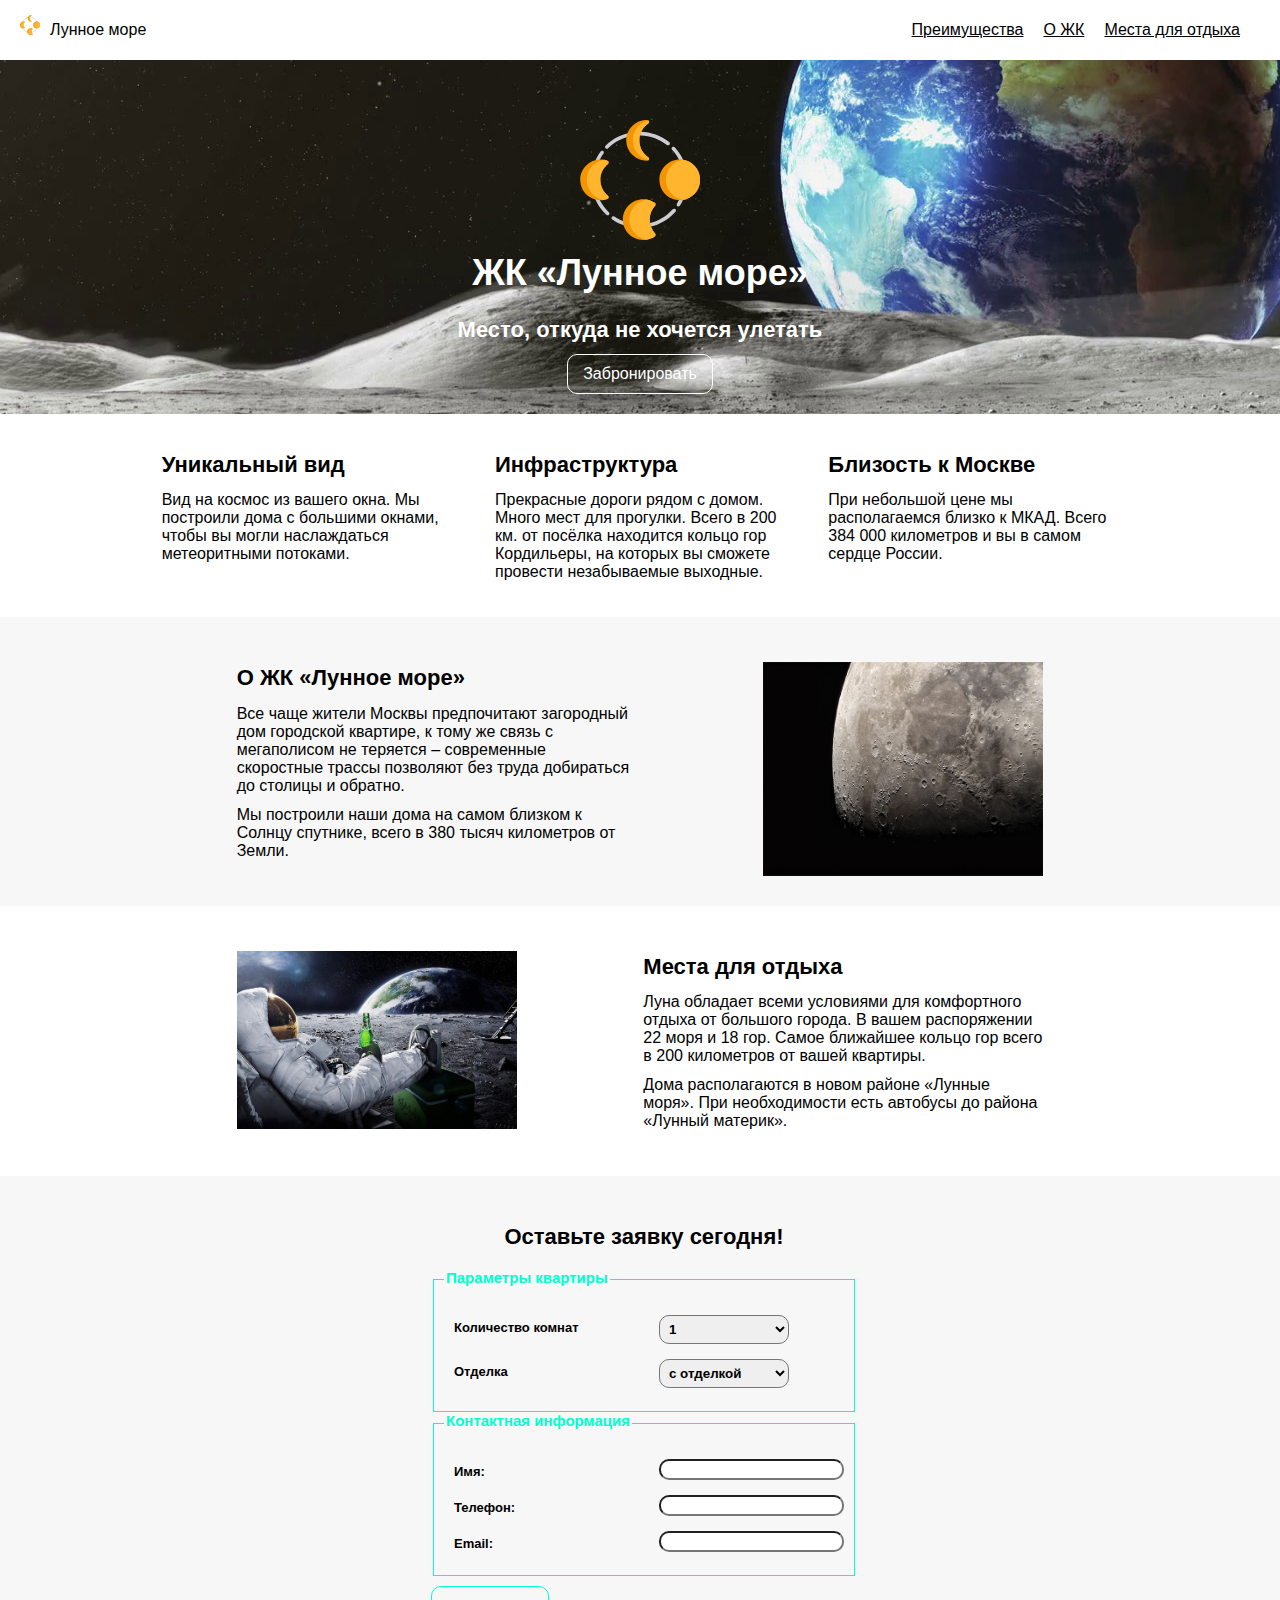
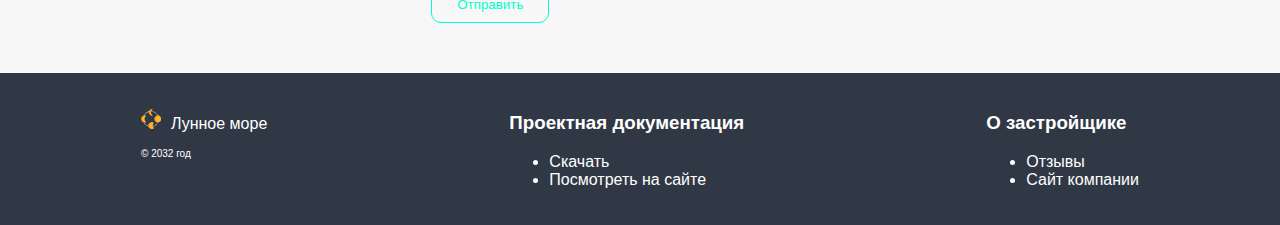
==== index.html @ d98509ad "new2401" ====
<!DOCTYPE html>
<html lang="ru">
<head>
    <meta charset="UTF-8">
    <meta name="viewport" content="width=device-width, initial-scale=1.0">
    <meta http-equiv="X-UA-Compatible" content="ie=edge">
    <title>Проект ЖК «Лунное море»</title>

    <link rel="stylesheet" href="styles/style.css">
</head>
<body>

	<header class="flex-container-header">
		<div class="logo images"><img src="images/Без%20названия.svg" alt="Логотип"><span>Лунное море</span></div>
		<nav class="flex-container-nav">
			<ul>
			<li class="mr-20"><a href="#uniq"> Преимущества</a></li>
			<li class="mr-20"><a href="#abouthome">О ЖК</a></li>
			<li class="mr-20"><a href="#placeforrelax"> Места для отдыха</a></li>
		</ul>
		</nav>
	</header>

	<main>
		<div class="headpiece d-flex">
			<img src="images/Без%20названия.svg" alt="Баннер Луна">
			<h1>ЖК «Лунное море»</h1>
			<h2>Место, откуда не хочется улетать</h2>
			<a href="#booking">Забронировать</a>
            
		</div>
	
		<section class="advantage d-flex" id="uniq">
			<div class="width_content d-flex">
				<h2>Уникальный вид</h2>
				<p>Вид на космос из вашего окна. Мы построили дома с большими окнами, чтобы вы могли наслаждаться метеоритными потоками.</p>
			</div>
			<div class="width_content d-flex">
				<h2>Инфраструктура</h2>
				<p>Прекрасные дороги рядом с домом. Много мест для прогулки. Всего в 200 км. от посёлка находится кольцо гор Кордильеры, на которых вы сможете провести незабываемые выходные.</p>
			</div>
			<div class="width_content d-flex">
		
				<h2>Близость к Москве</h2>
				<p>При небольшой цене мы располагаемся близко к МКАД. Всего 384 000 километров и вы в самом сердце России.</p>
			</div>
			</section>
			<section class="flexy background d-flex" id="abouthome">
				<div class="content d-flex">
			<div class="moonplaces mr-30 d-flex">
				<h2>О ЖК «Лунное море»</h2>
				<p>Все чаще жители Москвы предпочитают загородный дом городской квартире, к тому же связь с мегаполисом не теряется – современные скоростные трассы позволяют без труда добираться до столицы и обратно.</p>

                 <p>Мы построили наши дома на самом близком к Солнцу спутнике, всего в 380 тысяч километров от Земли.</p>
             </div>
			
			<div class="imagemoon mt-15 d-flex"> <img src="images/moon-1.jpg" alt="Луна"></div>
		</div>

		</section>
		<section class="flexy direction d-flex" id="placeforrelax">
			<div class="content direction d-flex">
			  <div class="moonplaces ml-30 d-flex">
				<h2>Места для отдыха</h2>
			<p>Луна обладает всеми условиями для комфортного отдыха от большого города. В вашем распоряжении 22 моря и 18 гор. Самое ближайшее кольцо гор всего в 200 километров от вашей квартиры.</p>

            <p>Дома располагаются в новом районе «Лунные моря». При необходимости есть автобусы до района «Лунный материк».</p>
			</div>
			
				<div class="imagecosmos mt-15">
				<img src="images/moon-2.jpg" alt="Космонавт">
			</div>

			
		</div>

			
		</section>

		<div class="container-form d-flex"><a id="booking"></a>
		<form action="#" method="#">
			
			<h2>Оставьте заявку сегодня!</h2>
			<fieldset>
				<legend class="containerForm-header">Параметры квартиры</legend>

				 <label><span>Количество комнат</span></label>
				 <select name="rooms">

                    <option value="1">1</option>
                    <option value="2">2</option>
                    <option value="3">3</option>
                </select>



                <label><span>Отделка</span></label>
				<select name="finishing">

                    <option value="yes">с отделкой</option>
                    <option value="no">без отделки</option>
                   
                </select>


			</fieldset>
			<fieldset>
				<legend class="containerForm-header">Контактная информация</legend>
				<div class=blockForlabel>
					<label><span>Имя:</span><input type="text" class="input-name" name="name" value="" ></label>
					<label><span>Телефон:</span><input type="text" class="input-number" name="number" value="" ></label>
                    <label><span>Email: </span><input type="text" class="input-email" name="email" value="" ></label>
				</div>
			</fieldset>
			<button class="btn">Отправить</button>
		</form>
	</div>
		
	</main>
	<footer>
		<div class="logo2 images"><img src="images/Без%20названия.svg" alt="Логотип"><span>Лунное море</span>
			<p>&#169; <time>2032 год</time></p></div>
		<div class="document">
			<h3>Проектная документация</h3>
			<ul>
				<li><a href="">Скачать</a></li>
				<li><a href="">Посмотреть на сайте</a></li>
			</ul>
		</div>
		<div class="aboutbuilder">
			<h3>О застройщике</h3>
			<ul>
				<li><a href="">Отзывы</a></li>
				<li><a href="">Сайт компании</a></li>
			</ul>
		</div>

	</footer>

</body>
</html>
---- styles/style.css ----
:root {
	--content-color: #f7f7f7;
	--headpice-height: 400px;
	--content-fontsize: 16px;
	--header-height: 50px;
	--h1-fontsize: 36px;
	--h2-fontsize: 22px;
}
body {
	margin: 0;
	font-family: Tahoma, Geneva, sans-serif;
}
	.flex-container-header {
    height: var(--header-height);
	position: fixed;
	top: 0;
	left: 0;
	right: 0;
	display: flex;
	flex-direction: row;
	justify-content: space-between;
	background: white;
	color: black;
	padding: 5px 20px;
	align-items: baseline;

}
.flex-container-header ul {
	display: flex;
	flex-direction: row;
	align-items: baseline;
}
.flex-container-nav a {s
	text-decoration: none;
	color: black;
}

.mr-20 {
	margin-right: 20px;
	list-style: none;
}
.logo {
	align-self: baseline;

}
.logo span {
	
	padding-left: 10px;
}
.d-flex {
	display: flex;
	
}	
main {
		margin-top: var(--header-height);
		flex-direction: column;
}
h1 {
	font-size: var(--h1-fontsize);
}
h2 {
	font-size: var(--h2-fontsize);
}
.headpiece {
    flex-direction: column;
	align-items: center;
	background-image: url(../banner.png);
	background-position: center;
	color: white;
	padding: 20px;
	justify-content: center;
	line-height: 0.5;

}

.headpiece a {
	background: none;
	text-decoration: none;
	border: 1px solid white;
	border-radius: 10px;
	color: white;
	padding: 15px;
}
.headpiece img {
	padding-top: var(--header-height);
}
section {
	width: 1000px;
    margin-left: auto;
    margin-right: auto;
}
.advantage  {
	flex-direction: row;
	justify-content: space-around;
	 padding: 20px;
	padding-right: 10px;
}
.width_content {
    flex-direction: column;
	width: 30%;
}
p {
	font-size: var(--content-fontsize);
	align-self: flex-start;
	margin-top: -5px;
}

.flexy  {

	align-items: flex-start;
    justify-content: center;
    padding-top: 30px;
    padding-bottom: 30px;
    width: 100%;
}

.background {
	background: var(--content-color);

}

.content {
	width: 1000px;
	flex-direction: row;
	justify-content: space-evenly;
	align-items: stretch;
}

.direction {
	flex-direction: row-reverse;
}
.moonplaces {
 display: flex;
 flex-wrap: wrap;
 width: 40%;
 
}
.mr-30 {
	margin-right: 30px;
}
.ml-30 {
	margin-left: 30px;
}

.mt-15 {
	
	margin-top: 15px;
}
.imagemoon img, .imagecosmos img {
	width: 280px ;

}
.headpiece img {
	width: 120px;
}

.container-form {
	max-width: 100%;
	padding: 30px 12px 50px 20px;
	font: 13px Arial, Helvetica, sans-serif;
	background: var(--content-color);
	
	justify-content: center;

}

.containerForm-header {
	font-weight: bold;
	font-style: normal;
	
	margin-bottom: 20px;
	font-size: 15px;
	padding-bottom: 5px;
	color:rgb(0,255,204);

}
.blockForlabel label {
	display: block;
	margin: 0px 0px 15px 0px;

}

.container-form label > span {
	width: 200px;
	font-weight: bold;
	float: left;
	padding-top: 5px;
	padding-right: 5px;
	padding-left: 10px;
}
.container-form select {
	display: block;

	box-sizing: border-box;
	margin: 0px 0px 15px 15px;
	font-weight: bold;
	border-radius: 10px;
    width: 130px;
    padding: 5px;
}
.container-form h2 {
	text-align: center;
}


fieldset {
	border: 1px solid rgb(0,255,204);
}

.btn {
	color: rgb(0,255,204);
	padding: 10px 25px;
	border: 1px solid rgb(0,255,204);
	border-radius: 10px;
	margin-top: 10px;
	background: none;
}
.container-form input {
	background: white;
	border-radius: 10px;

}

footer {
	background: #303846;
	padding: 20px;
	color: white;
	display: flex;
	flex-direction: row;
	justify-content: space-around;
	align-items: baseline;
}
footer li {
	list-style: disc;
}

.images img {
	width: 20px;
    height: 20px;

}
.logo2 span {
	 padding-left: 10px;
}
footer a {
	color: white;
	text-decoration: none;
}

footer p {
	padding-top: 20px;
	font-size: 10px;
}
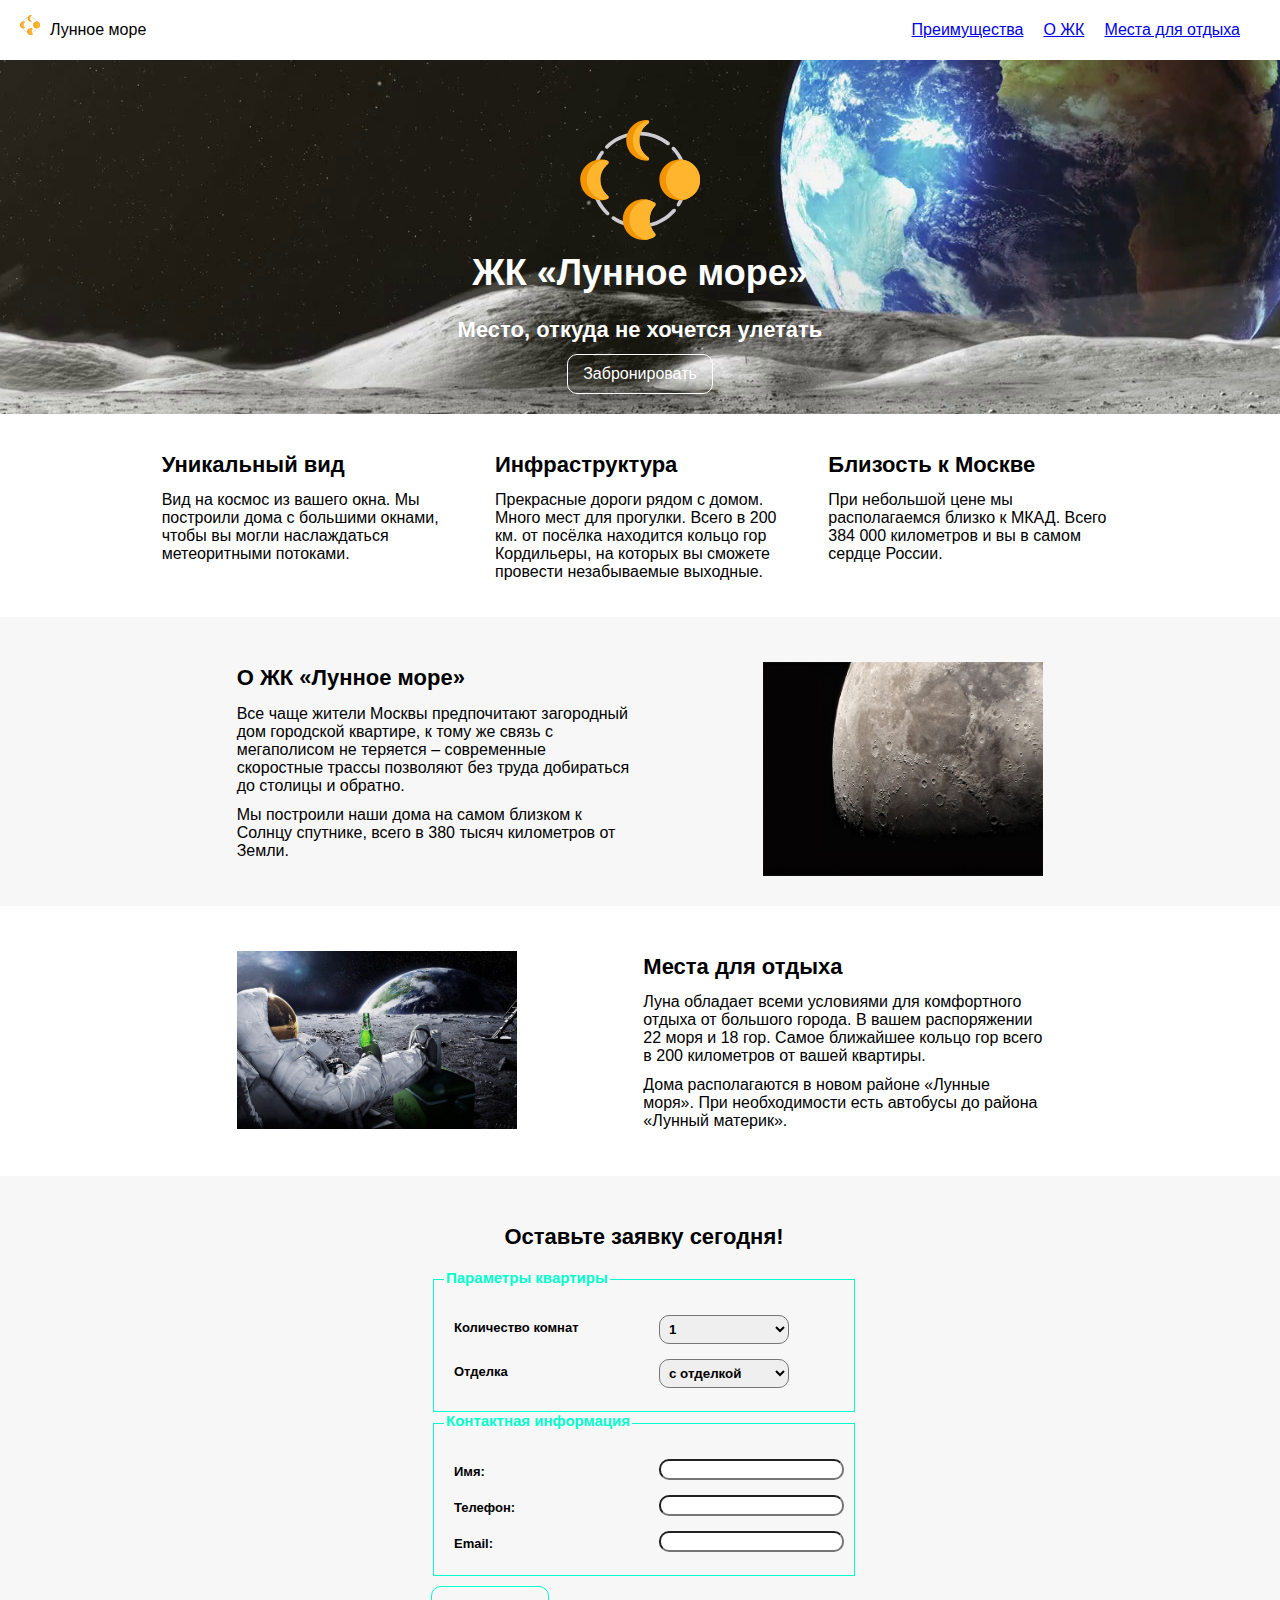
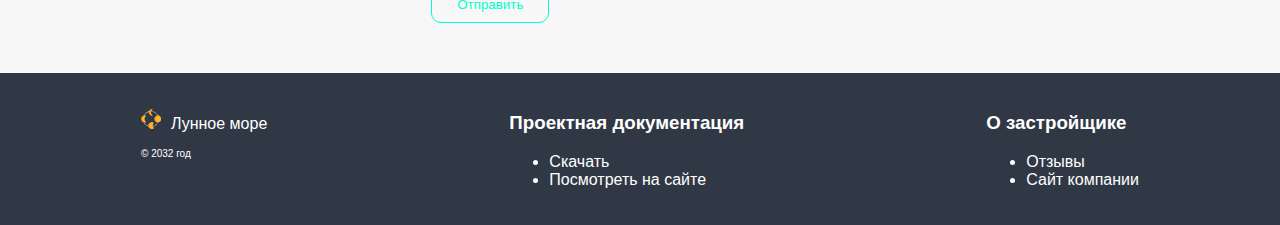
==== commit d7a34d46: "new2501" ====
--- a/index.html
+++ b/index.html
@@ -11,9 +11,9 @@
 <body>
 
 	<header class="flex-container-header">
-		<div class="logo images"><img src="images/Без%20названия.svg" alt="Логотип"><span>Лунное море</span></div>
-		<nav class="flex-container-nav">
-			<ul>
+		<div class="logo images"><img src="images/Без%20названия.svg" alt="Логотип"><span class="pl-10">Лунное море</span></div>
+		<nav>
+			<ul class="d-flex navigator">
 			<li class="mr-20"><a href="#uniq"> Преимущества</a></li>
 			<li class="mr-20"><a href="#abouthome">О ЖК</a></li>
 			<li class="mr-20"><a href="#placeforrelax"> Места для отдыха</a></li>
@@ -26,7 +26,7 @@
 			<img src="images/Без%20названия.svg" alt="Баннер Луна">
 			<h1>ЖК «Лунное море»</h1>
 			<h2>Место, откуда не хочется улетать</h2>
-			<a href="#booking">Забронировать</a>
+			<a href="#booking" class="book">Забронировать</a>
             
 		</div>
 	
@@ -118,7 +118,7 @@
 		
 	</main>
 	<footer>
-		<div class="logo2 images"><img src="images/Без%20названия.svg" alt="Логотип"><span>Лунное море</span>
+		<div class="logo2 images"><img src="images/Без%20названия.svg" alt="Логотип"><span class="pl-10">Лунное море</span>
 			<p>&#169; <time>2032 год</time></p></div>
 		<div class="document">
 			<h3>Проектная документация</h3>
--- a/styles/style.css
+++ b/styles/style.css
@@ -25,14 +25,9 @@
 	align-items: baseline;
 
 }
-.flex-container-header ul {
-	display: flex;
+.navigator {
 	flex-direction: row;
 	align-items: baseline;
-}
-.flex-container-nav a {s
-	text-decoration: none;
-	color: black;
 }
 
 .mr-20 {
@@ -43,7 +38,7 @@
 	align-self: baseline;
 
 }
-.logo span {
+.pl-10 {
 	
 	padding-left: 10px;
 }
@@ -73,7 +68,7 @@
 
 }
 
-.headpiece a {
+.book {
 	background: none;
 	text-decoration: none;
 	border: 1px solid white;
@@ -130,7 +125,6 @@
 	flex-direction: row-reverse;
 }
 .moonplaces {
- display: flex;
  flex-wrap: wrap;
  width: 40%;
  
@@ -239,9 +233,7 @@
     height: 20px;
 
 }
-.logo2 span {
-	 padding-left: 10px;
-}
+
 footer a {
 	color: white;
 	text-decoration: none;
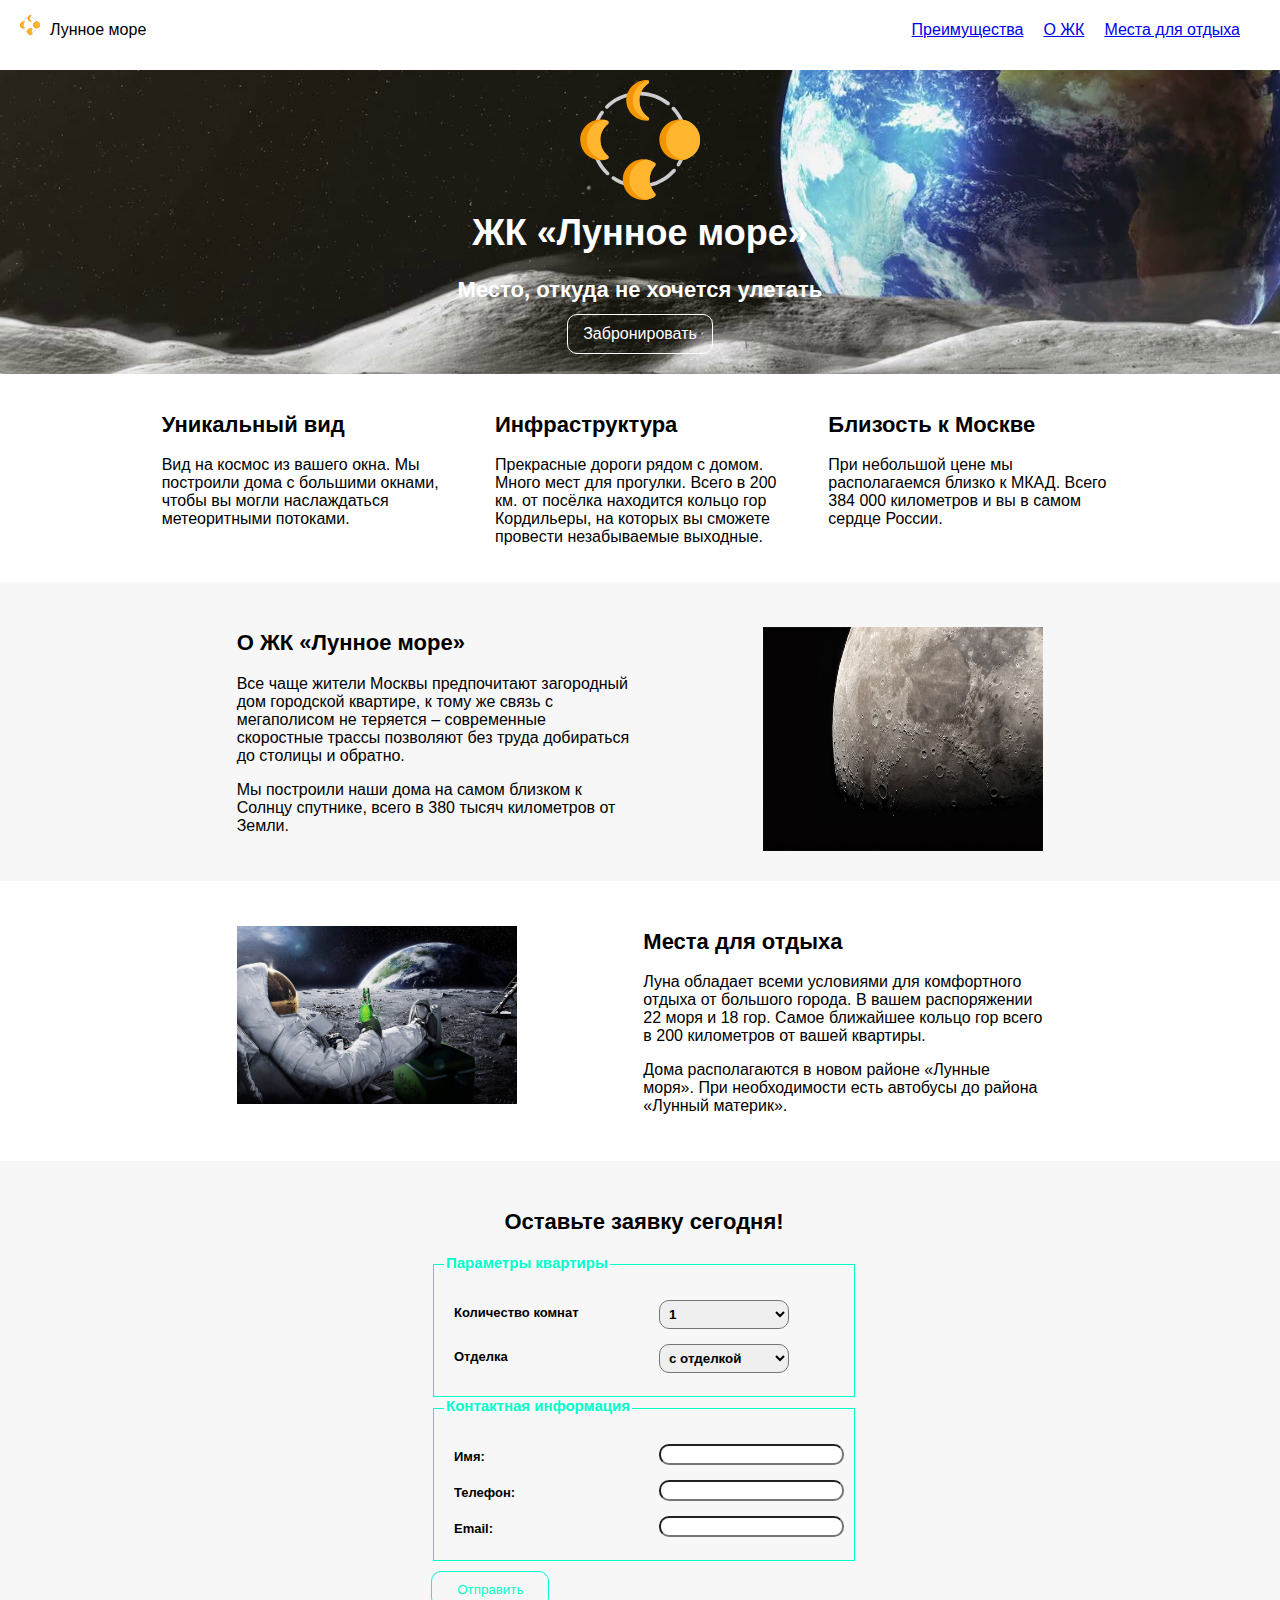
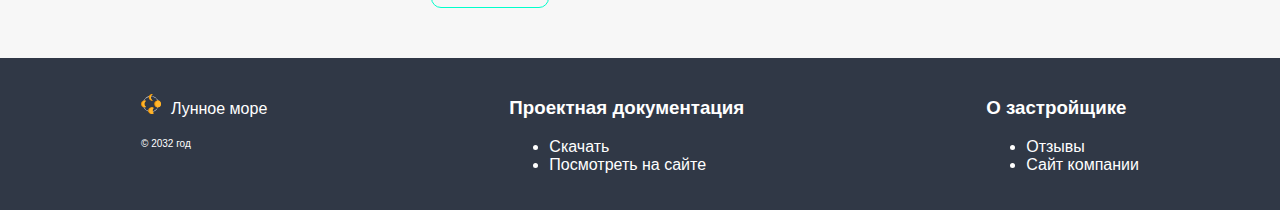
==== commit 31d5b3e7: "new2801" ====
--- a/index.html
+++ b/index.html
@@ -10,10 +10,10 @@
 </head>
 <body>
 
-	<header class="flex-container-header">
+	<header class="flex-container-header d-flex direction-row">
 		<div class="logo images"><img src="images/Без%20названия.svg" alt="Логотип"><span class="pl-10">Лунное море</span></div>
 		<nav>
-			<ul class="d-flex navigator">
+			<ul class="d-flex direction-row">
 			<li class="mr-20"><a href="#uniq"> Преимущества</a></li>
 			<li class="mr-20"><a href="#abouthome">О ЖК</a></li>
 			<li class="mr-20"><a href="#placeforrelax"> Места для отдыха</a></li>
@@ -22,7 +22,7 @@
 	</header>
 
 	<main>
-		<div class="headpiece d-flex">
+		<div class="headpiece d-flex direction-column">
 			<img src="images/Без%20названия.svg" alt="Баннер Луна">
 			<h1>ЖК «Лунное море»</h1>
 			<h2>Место, откуда не хочется улетать</h2>
@@ -30,16 +30,16 @@
             
 		</div>
 	
-		<section class="advantage d-flex" id="uniq">
-			<div class="width_content d-flex">
+		<section class="advantage d-flex direction-row" id="uniq">
+			<div class="width-30">
 				<h2>Уникальный вид</h2>
 				<p>Вид на космос из вашего окна. Мы построили дома с большими окнами, чтобы вы могли наслаждаться метеоритными потоками.</p>
 			</div>
-			<div class="width_content d-flex">
+			<div class="width-30 direction-column">
 				<h2>Инфраструктура</h2>
 				<p>Прекрасные дороги рядом с домом. Много мест для прогулки. Всего в 200 км. от посёлка находится кольцо гор Кордильеры, на которых вы сможете провести незабываемые выходные.</p>
 			</div>
-			<div class="width_content d-flex">
+			<div class="width-30">
 		
 				<h2>Близость к Москве</h2>
 				<p>При небольшой цене мы располагаемся близко к МКАД. Всего 384 000 километров и вы в самом сердце России.</p>
@@ -117,7 +117,7 @@
 	</div>
 		
 	</main>
-	<footer>
+	<footer class="d-flex">
 		<div class="logo2 images"><img src="images/Без%20названия.svg" alt="Логотип"><span class="pl-10">Лунное море</span>
 			<p>&#169; <time>2032 год</time></p></div>
 		<div class="document">
--- a/styles/style.css
+++ b/styles/style.css
@@ -2,7 +2,7 @@
 	--content-color: #f7f7f7;
 	--headpice-height: 400px;
 	--content-fontsize: 16px;
-	--header-height: 50px;
+	--header-height: 60px;
 	--h1-fontsize: 36px;
 	--h2-fontsize: 22px;
 }
@@ -16,8 +16,6 @@
 	top: 0;
 	left: 0;
 	right: 0;
-	display: flex;
-	flex-direction: row;
 	justify-content: space-between;
 	background: white;
 	color: black;
@@ -25,9 +23,14 @@
 	align-items: baseline;
 
 }
-.navigator {
+.direction-row {
 	flex-direction: row;
-	align-items: baseline;
+}
+.direction-column {
+	flex-direction: column;
+}
+.direction {
+	flex-direction: row-reverse;
 }
 
 .mr-20 {
@@ -48,7 +51,6 @@
 }	
 main {
 		margin-top: var(--header-height);
-		flex-direction: column;
 }
 h1 {
 	font-size: var(--h1-fontsize);
@@ -57,7 +59,6 @@
 	font-size: var(--h2-fontsize);
 }
 .headpiece {
-    flex-direction: column;
 	align-items: center;
 	background-image: url(../banner.png);
 	background-position: center;
@@ -76,32 +77,28 @@
 	color: white;
 	padding: 15px;
 }
-.headpiece img {
+/*.headpiece img {
 	padding-top: var(--header-height);
-}
+}*/
 section {
 	width: 1000px;
     margin-left: auto;
     margin-right: auto;
 }
 .advantage  {
-	flex-direction: row;
 	justify-content: space-around;
 	 padding: 20px;
 	padding-right: 10px;
 }
-.width_content {
-    flex-direction: column;
+.width-30 {
 	width: 30%;
 }
 p {
 	font-size: var(--content-fontsize);
-	align-self: flex-start;
-	margin-top: -5px;
+	margin-top: 0px;
 }
 
 .flexy  {
-
 	align-items: flex-start;
     justify-content: center;
     padding-top: 30px;
@@ -116,13 +113,8 @@
 
 .content {
 	width: 1000px;
-	flex-direction: row;
 	justify-content: space-evenly;
-	align-items: stretch;
-}
-
-.direction {
-	flex-direction: row-reverse;
+
 }
 .moonplaces {
  flex-wrap: wrap;
@@ -137,7 +129,6 @@
 }
 
 .mt-15 {
-	
 	margin-top: 15px;
 }
 .imagemoon img, .imagecosmos img {
@@ -153,7 +144,6 @@
 	padding: 30px 12px 50px 20px;
 	font: 13px Arial, Helvetica, sans-serif;
 	background: var(--content-color);
-	
 	justify-content: center;
 
 }
@@ -161,7 +151,6 @@
 .containerForm-header {
 	font-weight: bold;
 	font-style: normal;
-	
 	margin-bottom: 20px;
 	font-size: 15px;
 	padding-bottom: 5px;
@@ -184,7 +173,6 @@
 }
 .container-form select {
 	display: block;
-
 	box-sizing: border-box;
 	margin: 0px 0px 15px 15px;
 	font-weight: bold;
@@ -219,8 +207,6 @@
 	background: #303846;
 	padding: 20px;
 	color: white;
-	display: flex;
-	flex-direction: row;
 	justify-content: space-around;
 	align-items: baseline;
 }
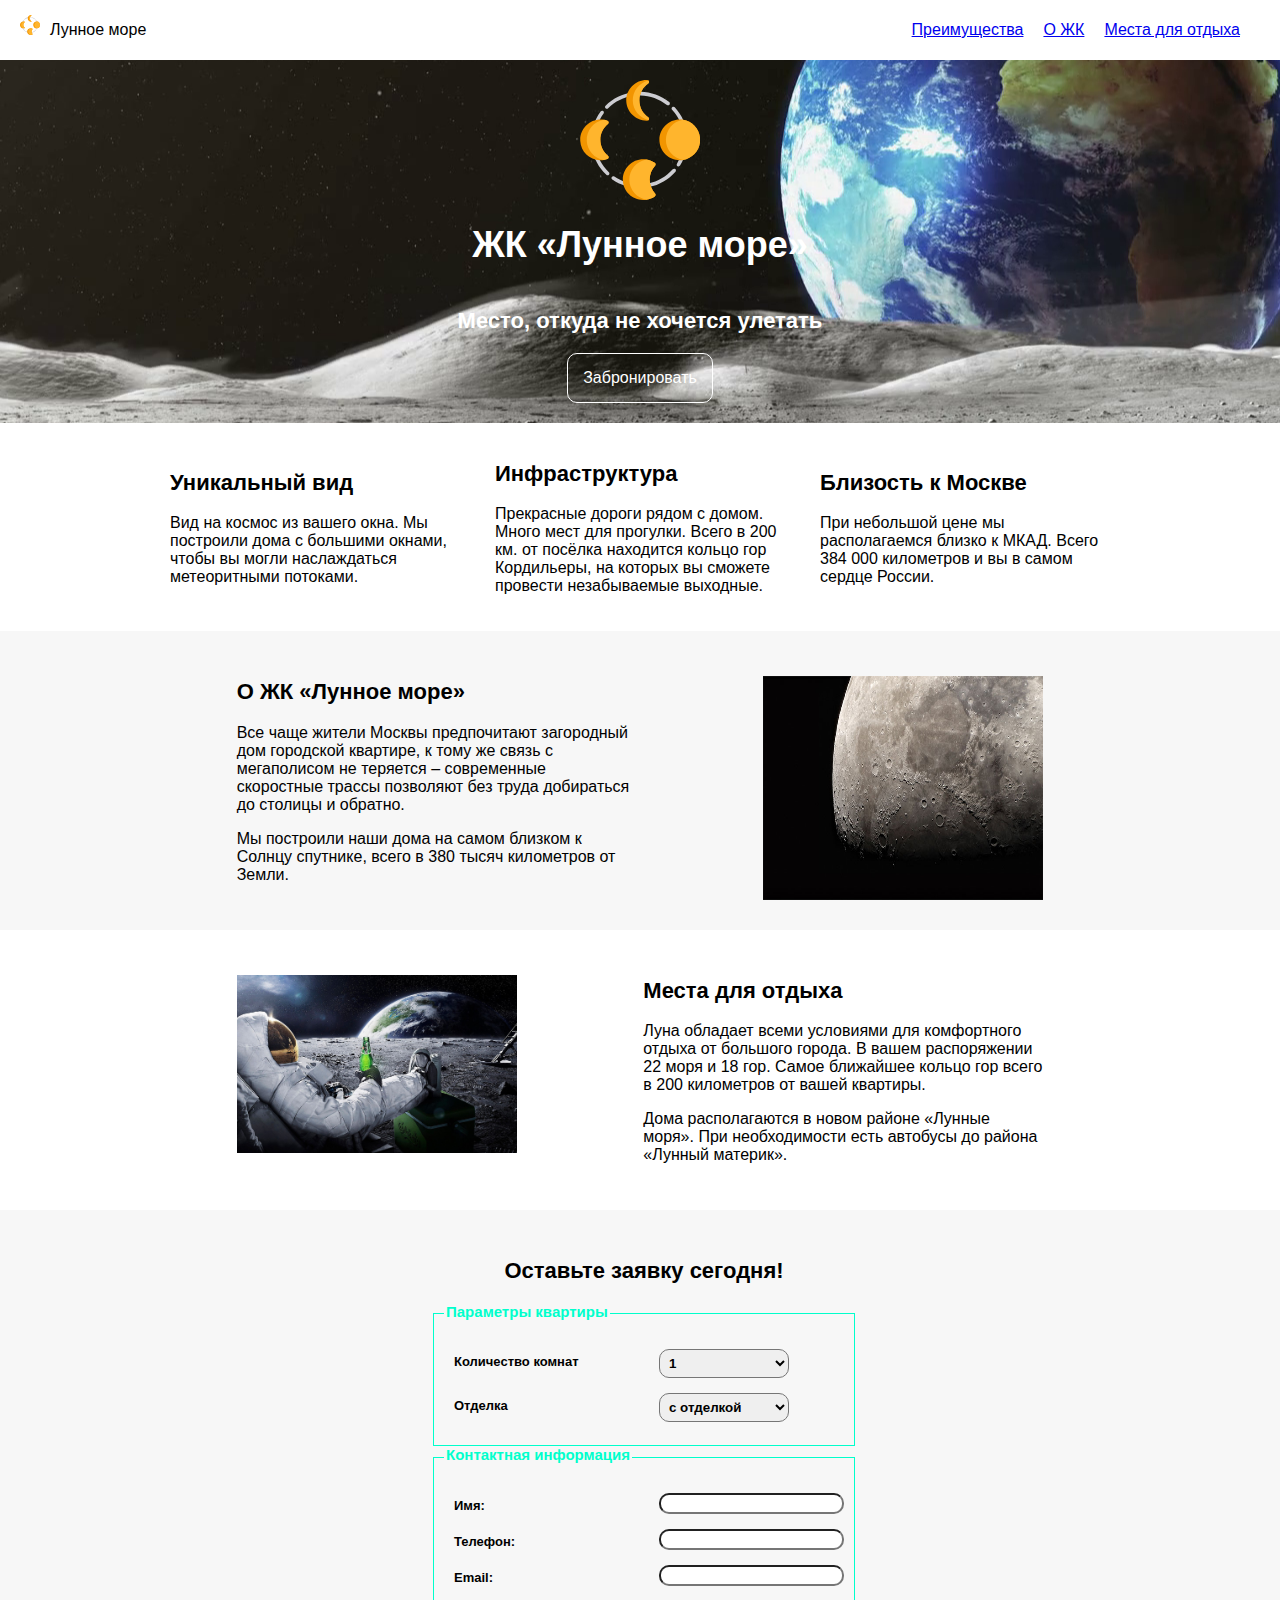
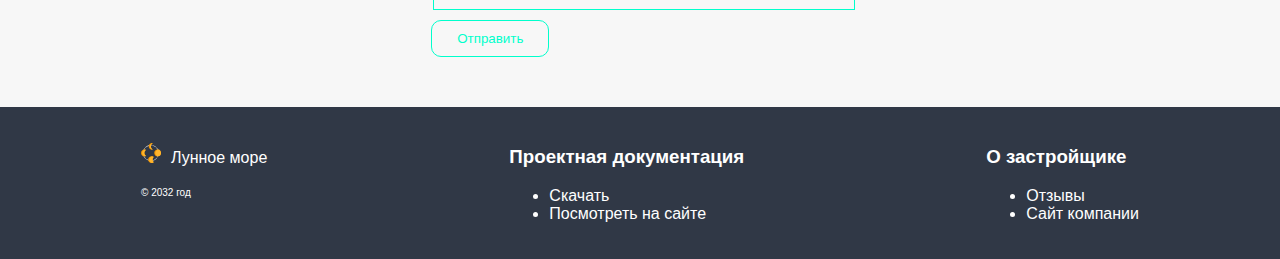
==== commit 0d2edd7c: "newofnew2801" ====
--- a/index.html
+++ b/index.html
@@ -10,7 +10,7 @@
 </head>
 <body>
 
-	<header class="flex-container-header d-flex direction-row">
+	<header class="flex-container-header d-flex">
 		<div class="logo images"><img src="images/Без%20названия.svg" alt="Логотип"><span class="pl-10">Лунное море</span></div>
 		<nav>
 			<ul class="d-flex direction-row">
@@ -30,7 +30,7 @@
             
 		</div>
 	
-		<section class="advantage d-flex direction-row" id="uniq">
+		<section class="advantage d-flex" id="uniq">
 			<div class="width-30">
 				<h2>Уникальный вид</h2>
 				<p>Вид на космос из вашего окна. Мы построили дома с большими окнами, чтобы вы могли наслаждаться метеоритными потоками.</p>
--- a/styles/style.css
+++ b/styles/style.css
@@ -21,6 +21,7 @@
 	color: black;
 	padding: 5px 20px;
 	align-items: baseline;
+	box-sizing: border-box;
 
 }
 .direction-row {
@@ -65,7 +66,6 @@
 	color: white;
 	padding: 20px;
 	justify-content: center;
-	line-height: 0.5;
 
 }
 
@@ -86,9 +86,10 @@
     margin-right: auto;
 }
 .advantage  {
-	justify-content: space-around;
+	justify-content: space-evenly;
 	 padding: 20px;
 	padding-right: 10px;
+	align-items: center;
 }
 .width-30 {
 	width: 30%;
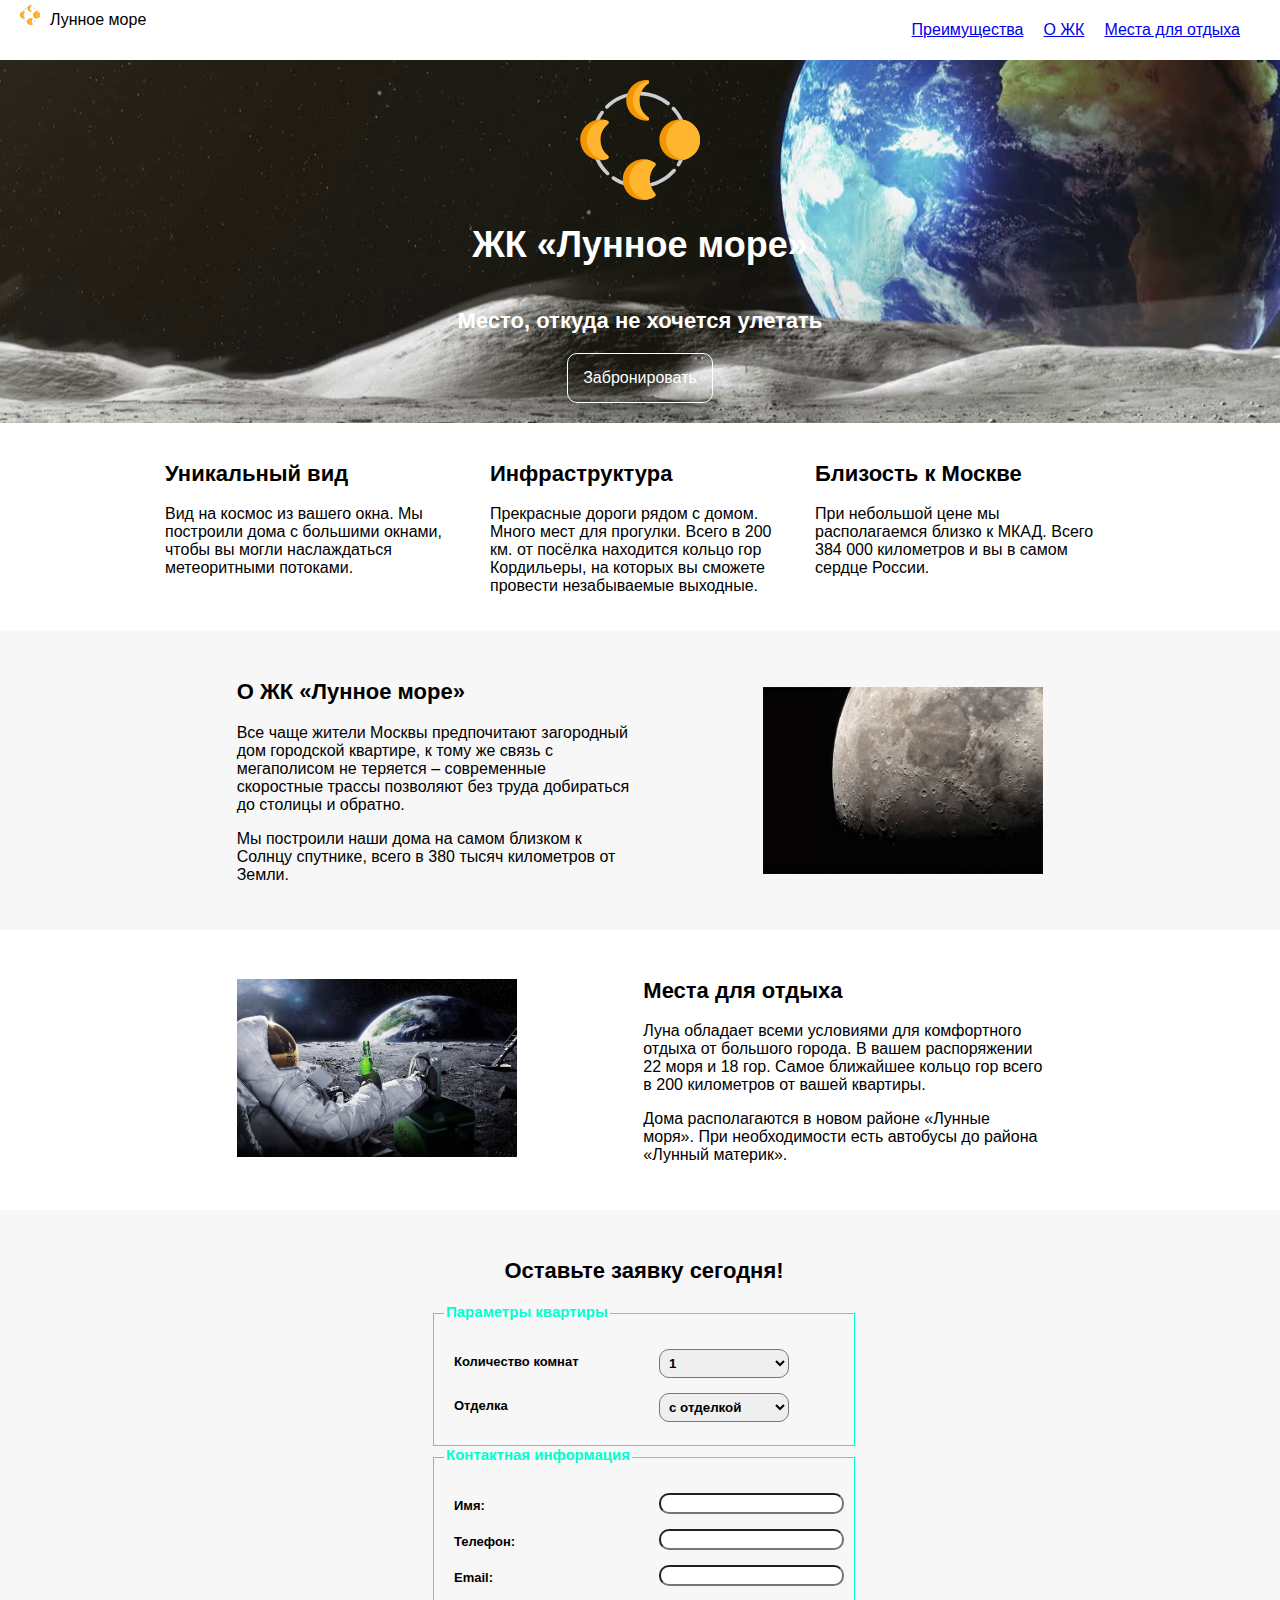
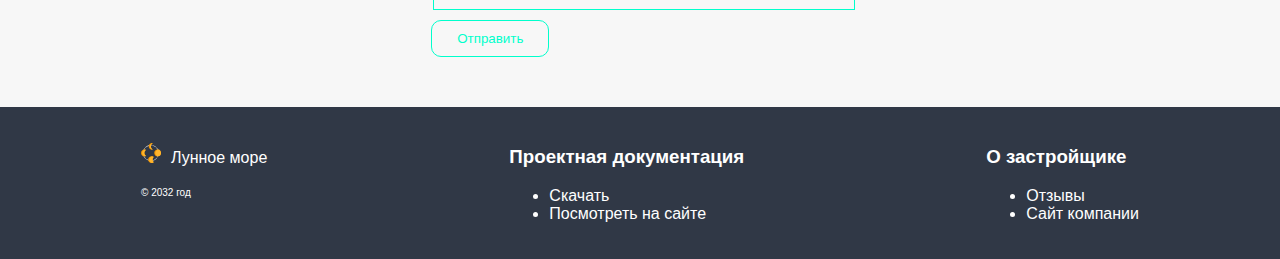
==== commit 560deffa: "new2901" ====
--- a/index.html
+++ b/index.html
@@ -54,7 +54,7 @@
                  <p>Мы построили наши дома на самом близком к Солнцу спутнике, всего в 380 тысяч километров от Земли.</p>
              </div>
 			
-			<div class="imagemoon mt-15 d-flex"> <img src="images/moon-1.jpg" alt="Луна"></div>
+			<div class="imagemoon d-flex"> <img src="images/moon-1.jpg" alt="Луна"></div>
 		</div>
 
 		</section>
@@ -67,7 +67,7 @@
             <p>Дома располагаются в новом районе «Лунные моря». При необходимости есть автобусы до района «Лунный материк».</p>
 			</div>
 			
-				<div class="imagecosmos mt-15">
+				<div class="imagecosmos">
 				<img src="images/moon-2.jpg" alt="Космонавт">
 			</div>
 
@@ -80,7 +80,7 @@
 		<div class="container-form d-flex"><a id="booking"></a>
 		<form action="#" method="#">
 			
-			<h2>Оставьте заявку сегодня!</h2>
+			<h2 class="center">Оставьте заявку сегодня!</h2>
 			<fieldset>
 				<legend class="containerForm-header">Параметры квартиры</legend>
 
--- a/styles/style.css
+++ b/styles/style.css
@@ -20,7 +20,7 @@
 	background: white;
 	color: black;
 	padding: 5px 20px;
-	align-items: baseline;
+	align-items: center;
 	box-sizing: border-box;
 
 }
@@ -88,8 +88,7 @@
 .advantage  {
 	justify-content: space-evenly;
 	 padding: 20px;
-	padding-right: 10px;
-	align-items: center;
+	align-items: baseline;
 }
 .width-30 {
 	width: 30%;
@@ -115,12 +114,12 @@
 .content {
 	width: 1000px;
 	justify-content: space-evenly;
+	align-items: center;
 
 }
 .moonplaces {
  flex-wrap: wrap;
  width: 40%;
- 
 }
 .mr-30 {
 	margin-right: 30px;
@@ -129,11 +128,9 @@
 	margin-left: 30px;
 }
 
-.mt-15 {
-	margin-top: 15px;
-}
 .imagemoon img, .imagecosmos img {
 	width: 280px ;
+
 
 }
 .headpiece img {
@@ -181,7 +178,7 @@
     width: 130px;
     padding: 5px;
 }
-.container-form h2 {
+.center {
 	text-align: center;
 }
 
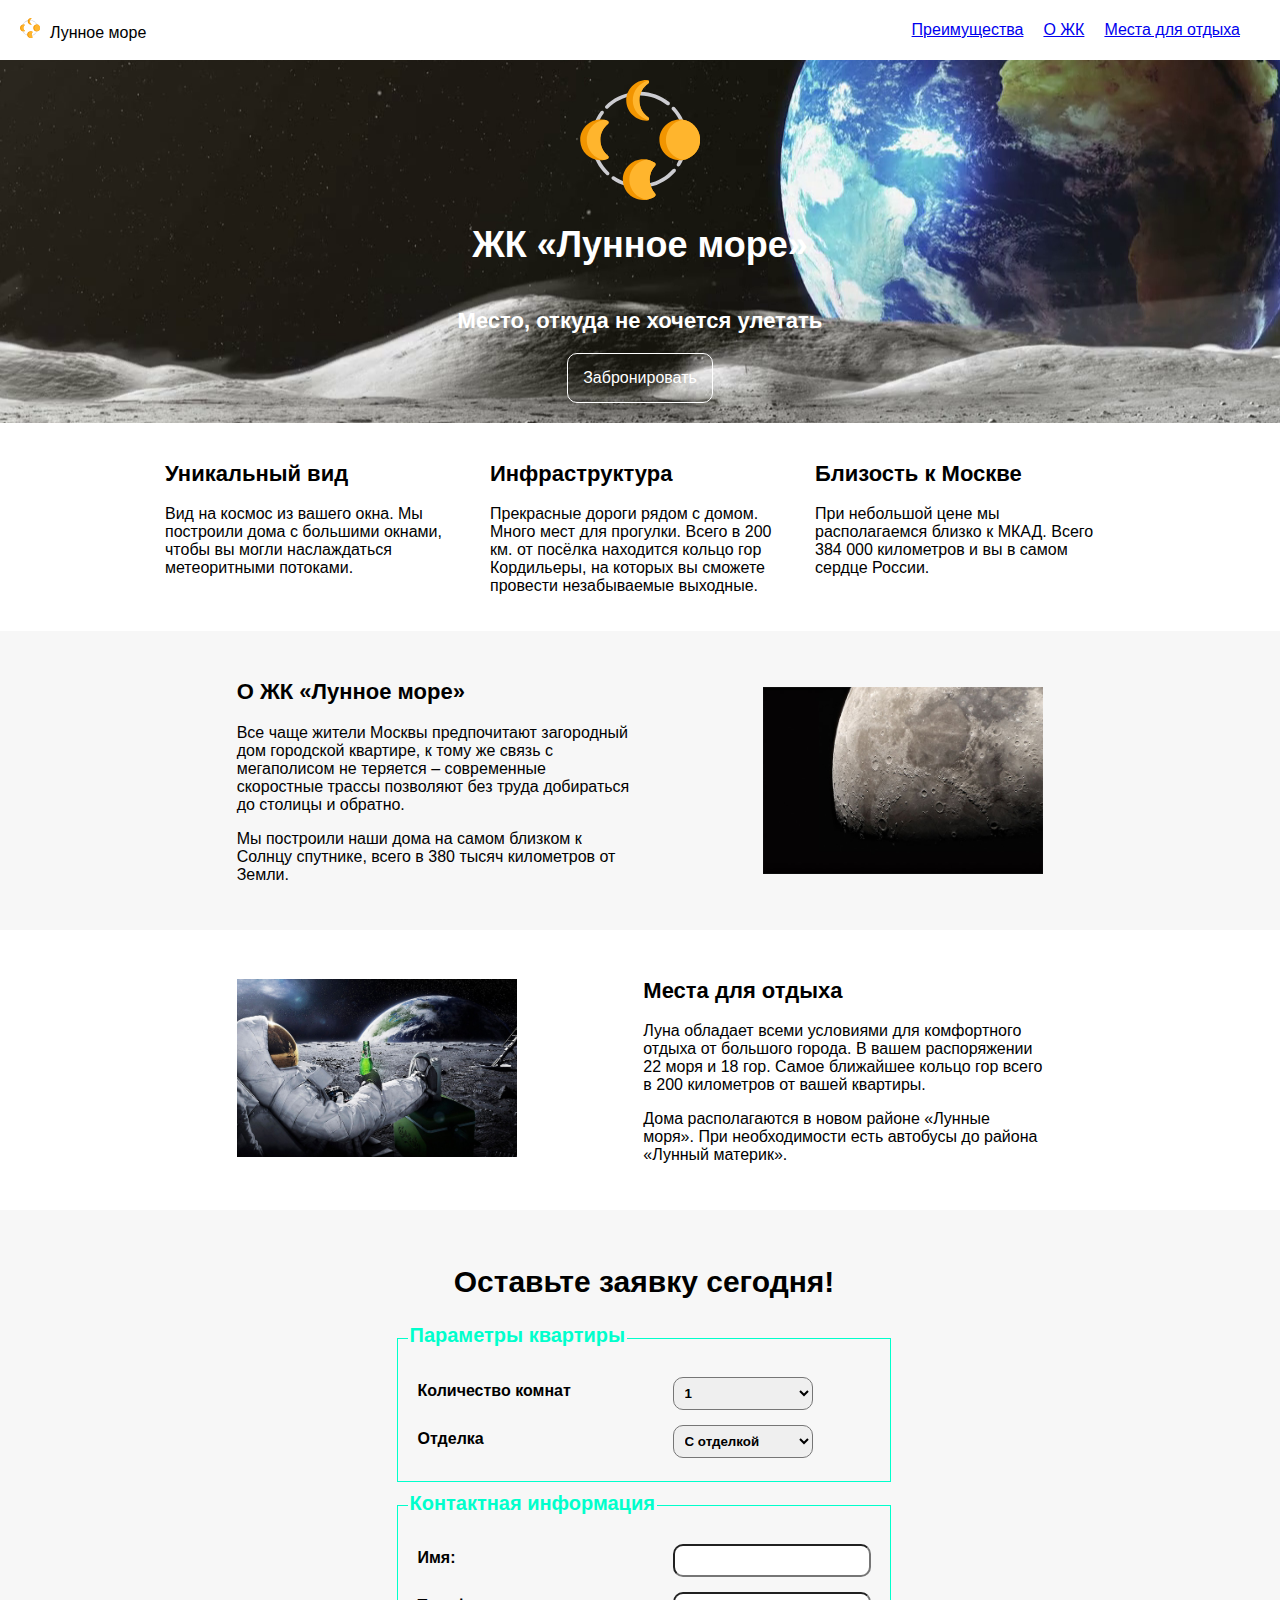
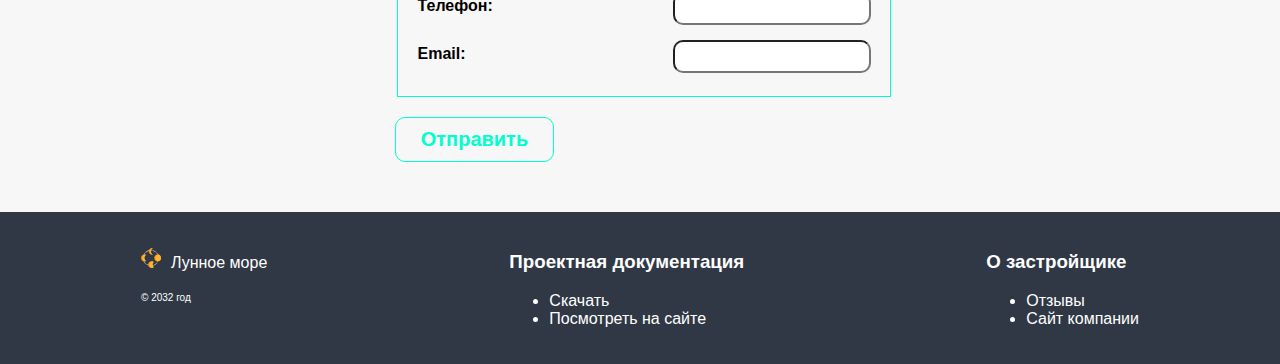
==== commit ee51af84: "newnew2901" ====
--- a/index.html
+++ b/index.html
@@ -97,8 +97,8 @@
                 <label><span>Отделка</span></label>
 				<select name="finishing">
 
-                    <option value="yes">с отделкой</option>
-                    <option value="no">без отделки</option>
+                    <option value="yes">C отделкой</option>
+                    <option value="no">Без отделки</option>
                    
                 </select>
 
@@ -107,9 +107,9 @@
 			<fieldset>
 				<legend class="containerForm-header">Контактная информация</legend>
 				<div class=blockForlabel>
-					<label><span>Имя:</span><input type="text" class="input-name" name="name" value="" ></label>
-					<label><span>Телефон:</span><input type="text" class="input-number" name="number" value="" ></label>
-                    <label><span>Email: </span><input type="text" class="input-email" name="email" value="" ></label>
+					<label><span>Имя:</span><input type="text" class="input-size" name="name" value="" ></label>
+					<label><span>Телефон:</span><input type="text" class="input-size" name="number" value="" ></label>
+                    <label><span>Email: </span><input type="text" class="input-size" name="email" value="" ></label>
 				</div>
 			</fieldset>
 			<button class="btn">Отправить</button>
--- a/styles/style.css
+++ b/styles/style.css
@@ -10,55 +10,57 @@
 	margin: 0;
 	font-family: Tahoma, Geneva, sans-serif;
 }
-	.flex-container-header {
-    height: var(--header-height);
-	position: fixed;
-	top: 0;
-	left: 0;
-	right: 0;
-	justify-content: space-between;
-	background: white;
-	color: black;
-	padding: 5px 20px;
-	align-items: center;
-	box-sizing: border-box;
-
-}
+
+.flex-container-header {
+   height: var(--header-height);
+   position: fixed;
+   top: 0;
+   left: 0;
+   right: 0;
+   justify-content: space-between;
+   background: white;
+   color: black;
+   padding: 5px 20px;
+   align-items: center;
+   box-sizing: border-box;
+}
+
 .direction-row {
-	flex-direction: row;
-}
+   flex-direction: row;
+}
+
 .direction-column {
-	flex-direction: column;
+   flex-direction: column;
 }
 .direction {
-	flex-direction: row-reverse;
+   flex-direction: row-reverse;
 }
 
 .mr-20 {
-	margin-right: 20px;
-	list-style: none;
-}
-.logo {
-	align-self: baseline;
-
-}
+   margin-right: 20px;
+   list-style: none;
+}
+
 .pl-10 {
-	
-	padding-left: 10px;
-}
+   padding-left: 10px;
+}
+
 .d-flex {
-	display: flex;
-	
-}	
+   display: flex;	
+}
+
 main {
-		margin-top: var(--header-height);
-}
+   margin-top: var(--header-height);
+}
+
 h1 {
-	font-size: var(--h1-fontsize);
-}
+   font-size: var(--h1-fontsize);
+}
+
 h2 {
-	font-size: var(--h2-fontsize);
-}
+   font-size: var(--h2-fontsize);
+}
+
 .headpiece {
 	align-items: center;
 	background-image: url(../banner.png);
@@ -85,14 +87,17 @@
     margin-left: auto;
     margin-right: auto;
 }
+
 .advantage  {
 	justify-content: space-evenly;
 	 padding: 20px;
 	align-items: baseline;
 }
+
 .width-30 {
 	width: 30%;
 }
+
 p {
 	font-size: var(--content-fontsize);
 	margin-top: 0px;
@@ -108,7 +113,6 @@
 
 .background {
 	background: var(--content-color);
-
 }
 
 .content {
@@ -118,21 +122,22 @@
 
 }
 .moonplaces {
- flex-wrap: wrap;
- width: 40%;
-}
+    flex-wrap: wrap;
+    width: 40%;
+}
+
 .mr-30 {
 	margin-right: 30px;
 }
+
 .ml-30 {
 	margin-left: 30px;
 }
 
 .imagemoon img, .imagecosmos img {
 	width: 280px ;
-
-
-}
+}
+
 .headpiece img {
 	width: 120px;
 }
@@ -143,7 +148,6 @@
 	font: 13px Arial, Helvetica, sans-serif;
 	background: var(--content-color);
 	justify-content: center;
-
 }
 
 .containerForm-header {
@@ -153,38 +157,40 @@
 	font-size: 15px;
 	padding-bottom: 5px;
 	color:rgb(0,255,204);
-
-}
+}
+
 .blockForlabel label {
 	display: block;
 	margin: 0px 0px 15px 0px;
-
 }
 
 .container-form label > span {
-	width: 200px;
+	width: 250px;
 	font-weight: bold;
 	float: left;
 	padding-top: 5px;
 	padding-right: 5px;
 	padding-left: 10px;
 }
+
 .container-form select {
 	display: block;
 	box-sizing: border-box;
 	margin: 0px 0px 15px 15px;
 	font-weight: bold;
 	border-radius: 10px;
-    width: 130px;
-    padding: 5px;
-}
+    width: 140px;
+    padding: 7px;
+}
+
 .center {
 	text-align: center;
-}
-
+	font-size: 30px;
+}
 
 fieldset {
 	border: 1px solid rgb(0,255,204);
+	margin-bottom: 10px;
 }
 
 .btn {
@@ -194,11 +200,27 @@
 	border-radius: 10px;
 	margin-top: 10px;
 	background: none;
-}
+	font-size: 20px;
+	font-weight: bold;
+}
+
 .container-form input {
 	background: white;
 	border-radius: 10px;
-
+	padding: 7px;
+	box-shadow: none;
+	margin-right: 10px;
+}
+.input-size {
+	width: 180px;
+}
+
+.container-form label {
+	font-size: 16px;
+}
+
+.container-form legend {
+	font-size: 20px;
 }
 
 footer {
@@ -208,6 +230,7 @@
 	justify-content: space-around;
 	align-items: baseline;
 }
+
 footer li {
 	list-style: disc;
 }
@@ -215,7 +238,6 @@
 .images img {
 	width: 20px;
     height: 20px;
-
 }
 
 footer a {
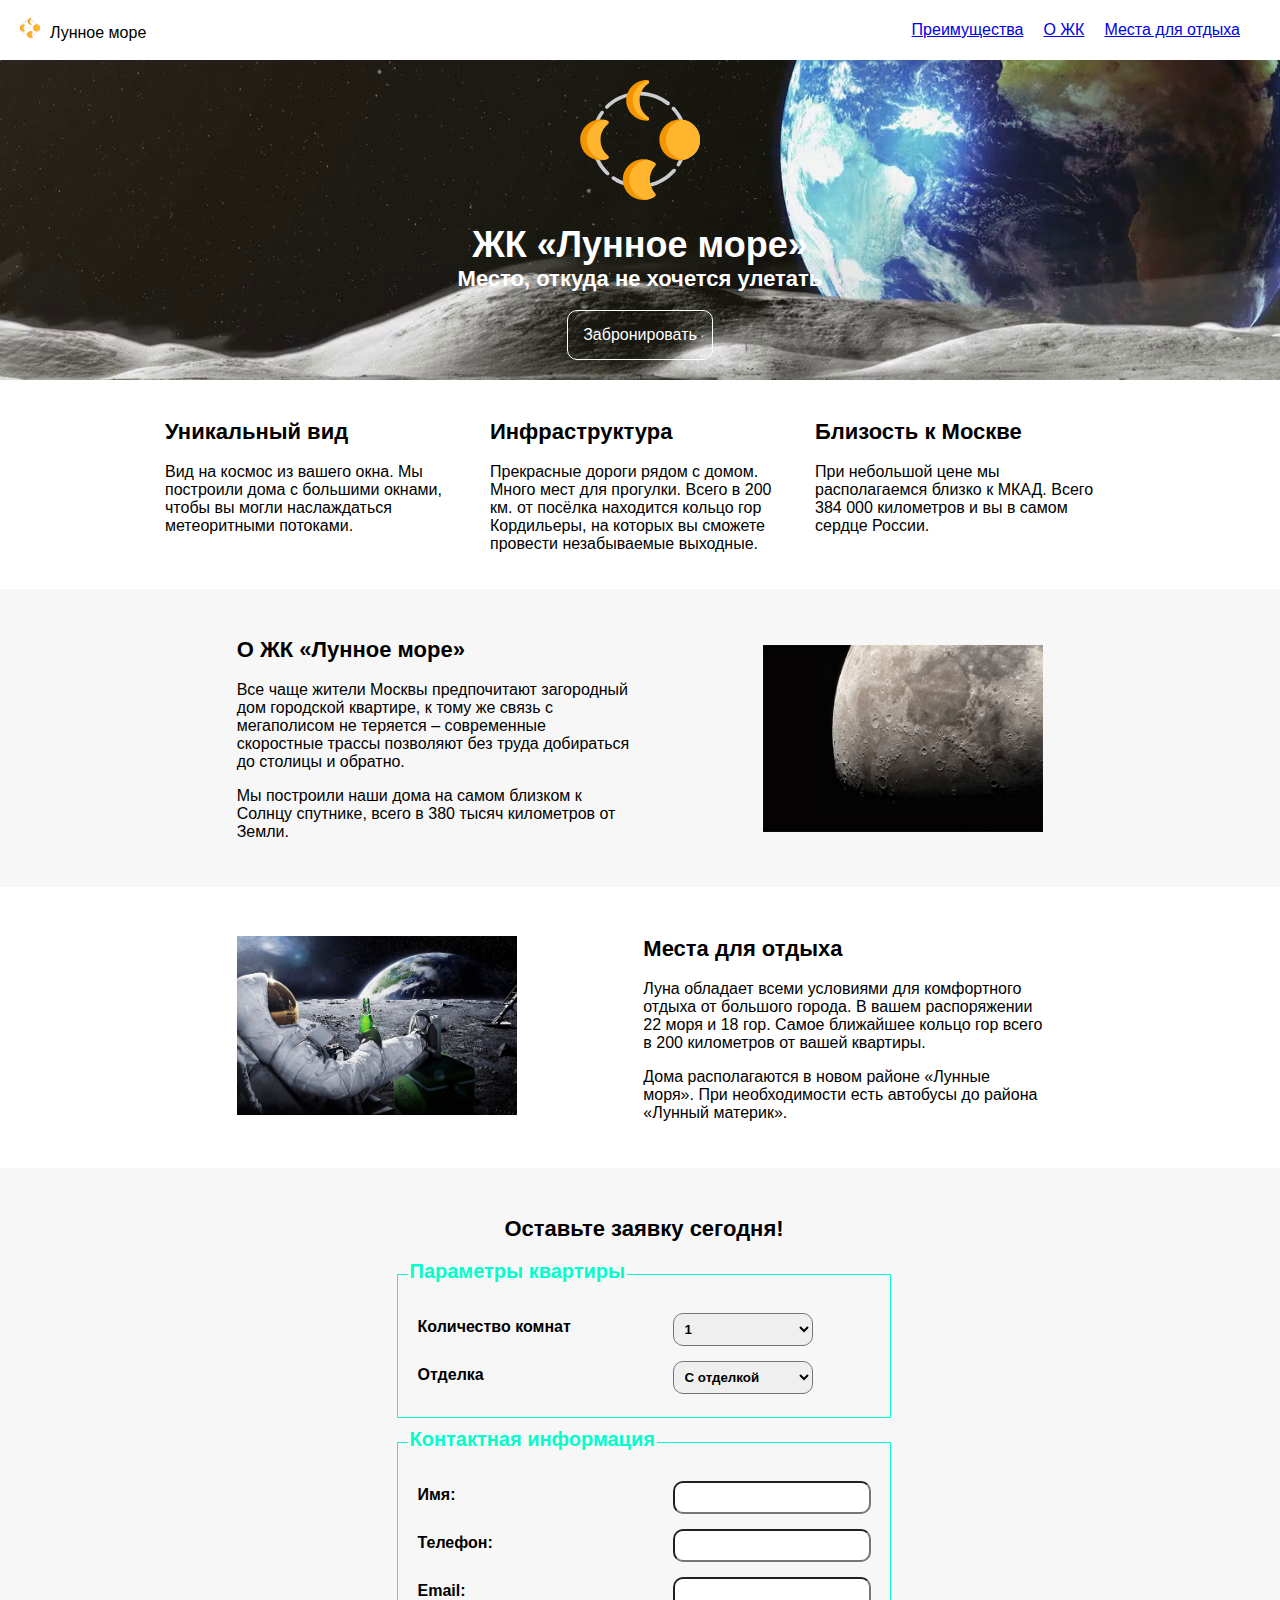
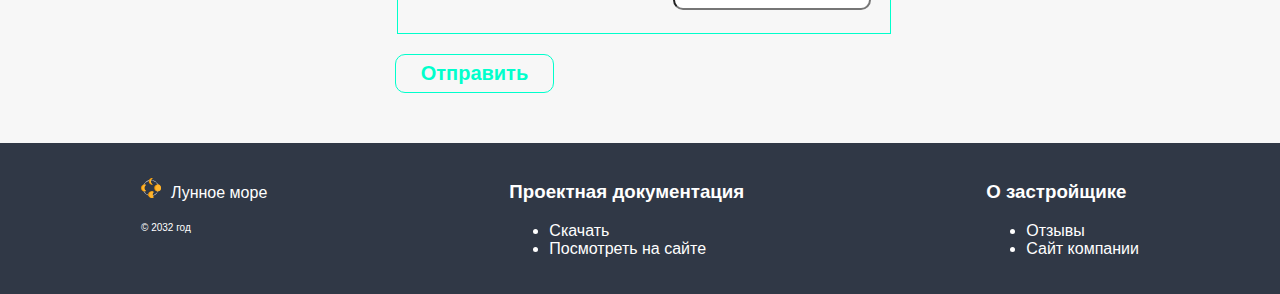
==== commit ec47da0d: "new3001" ====
--- a/index.html
+++ b/index.html
@@ -24,8 +24,8 @@
 	<main>
 		<div class="headpiece d-flex direction-column">
 			<img src="images/Без%20названия.svg" alt="Баннер Луна">
-			<h1>ЖК «Лунное море»</h1>
-			<h2>Место, откуда не хочется улетать</h2>
+			<h1 class="mb-0">ЖК «Лунное море»</h1>
+			<h2 class="mt-0">Место, откуда не хочется улетать</h2>
 			<a href="#booking" class="book">Забронировать</a>
             
 		</div>
@@ -58,8 +58,8 @@
 		</div>
 
 		</section>
-		<section class="flexy direction d-flex" id="placeforrelax">
-			<div class="content direction d-flex">
+		<section class="flexy d-flex" id="placeforrelax">
+			<div class="content row-reverse d-flex">
 			  <div class="moonplaces ml-30 d-flex">
 				<h2>Места для отдыха</h2>
 			<p>Луна обладает всеми условиями для комфортного отдыха от большого города. В вашем распоряжении 22 моря и 18 гор. Самое ближайшее кольцо гор всего в 200 километров от вашей квартиры.</p>
--- a/styles/style.css
+++ b/styles/style.css
@@ -5,6 +5,7 @@
 	--header-height: 60px;
 	--h1-fontsize: 36px;
 	--h2-fontsize: 22px;
+	--form-fontsize : 20px;
 }
 body {
 	margin: 0;
@@ -32,7 +33,7 @@
 .direction-column {
    flex-direction: column;
 }
-.direction {
+.row-reverse {
    flex-direction: row-reverse;
 }
 
@@ -59,6 +60,12 @@
 
 h2 {
    font-size: var(--h2-fontsize);
+}
+.mb-0 {
+	margin-bottom: 0;
+}
+.mt-0 {
+	margin-top: 0;
 }
 
 .headpiece {
@@ -104,7 +111,6 @@
 }
 
 .flexy  {
-	align-items: flex-start;
     justify-content: center;
     padding-top: 30px;
     padding-bottom: 30px;
@@ -185,9 +191,11 @@
 
 .center {
 	text-align: center;
+}
+
+.fontsize-30 {
 	font-size: 30px;
 }
-
 fieldset {
 	border: 1px solid rgb(0,255,204);
 	margin-bottom: 10px;
@@ -195,12 +203,12 @@
 
 .btn {
 	color: rgb(0,255,204);
-	padding: 10px 25px;
+	padding: 7px 25px;
 	border: 1px solid rgb(0,255,204);
 	border-radius: 10px;
 	margin-top: 10px;
 	background: none;
-	font-size: 20px;
+	font-size: var(--form-fontsize);
 	font-weight: bold;
 }
 
@@ -220,7 +228,7 @@
 }
 
 .container-form legend {
-	font-size: 20px;
+	font-size: var(--form-fontsize);
 }
 
 footer {
